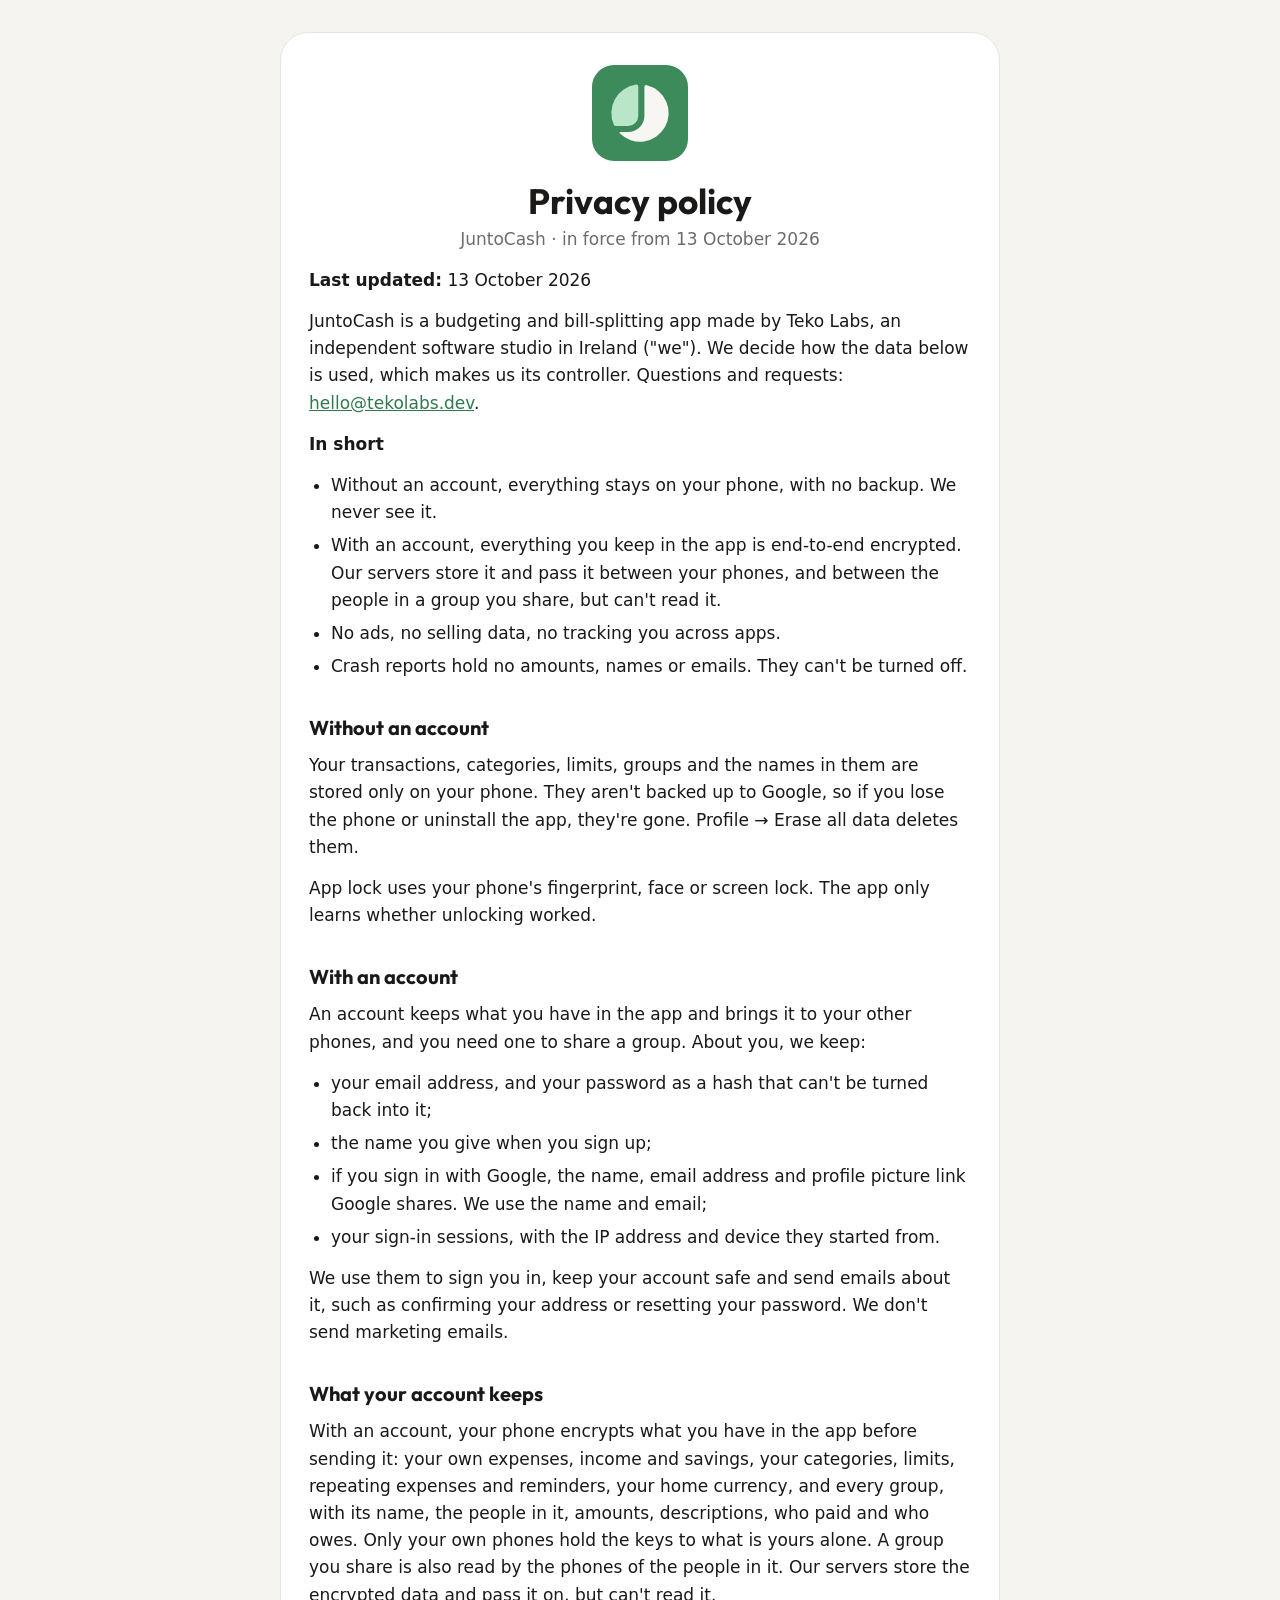
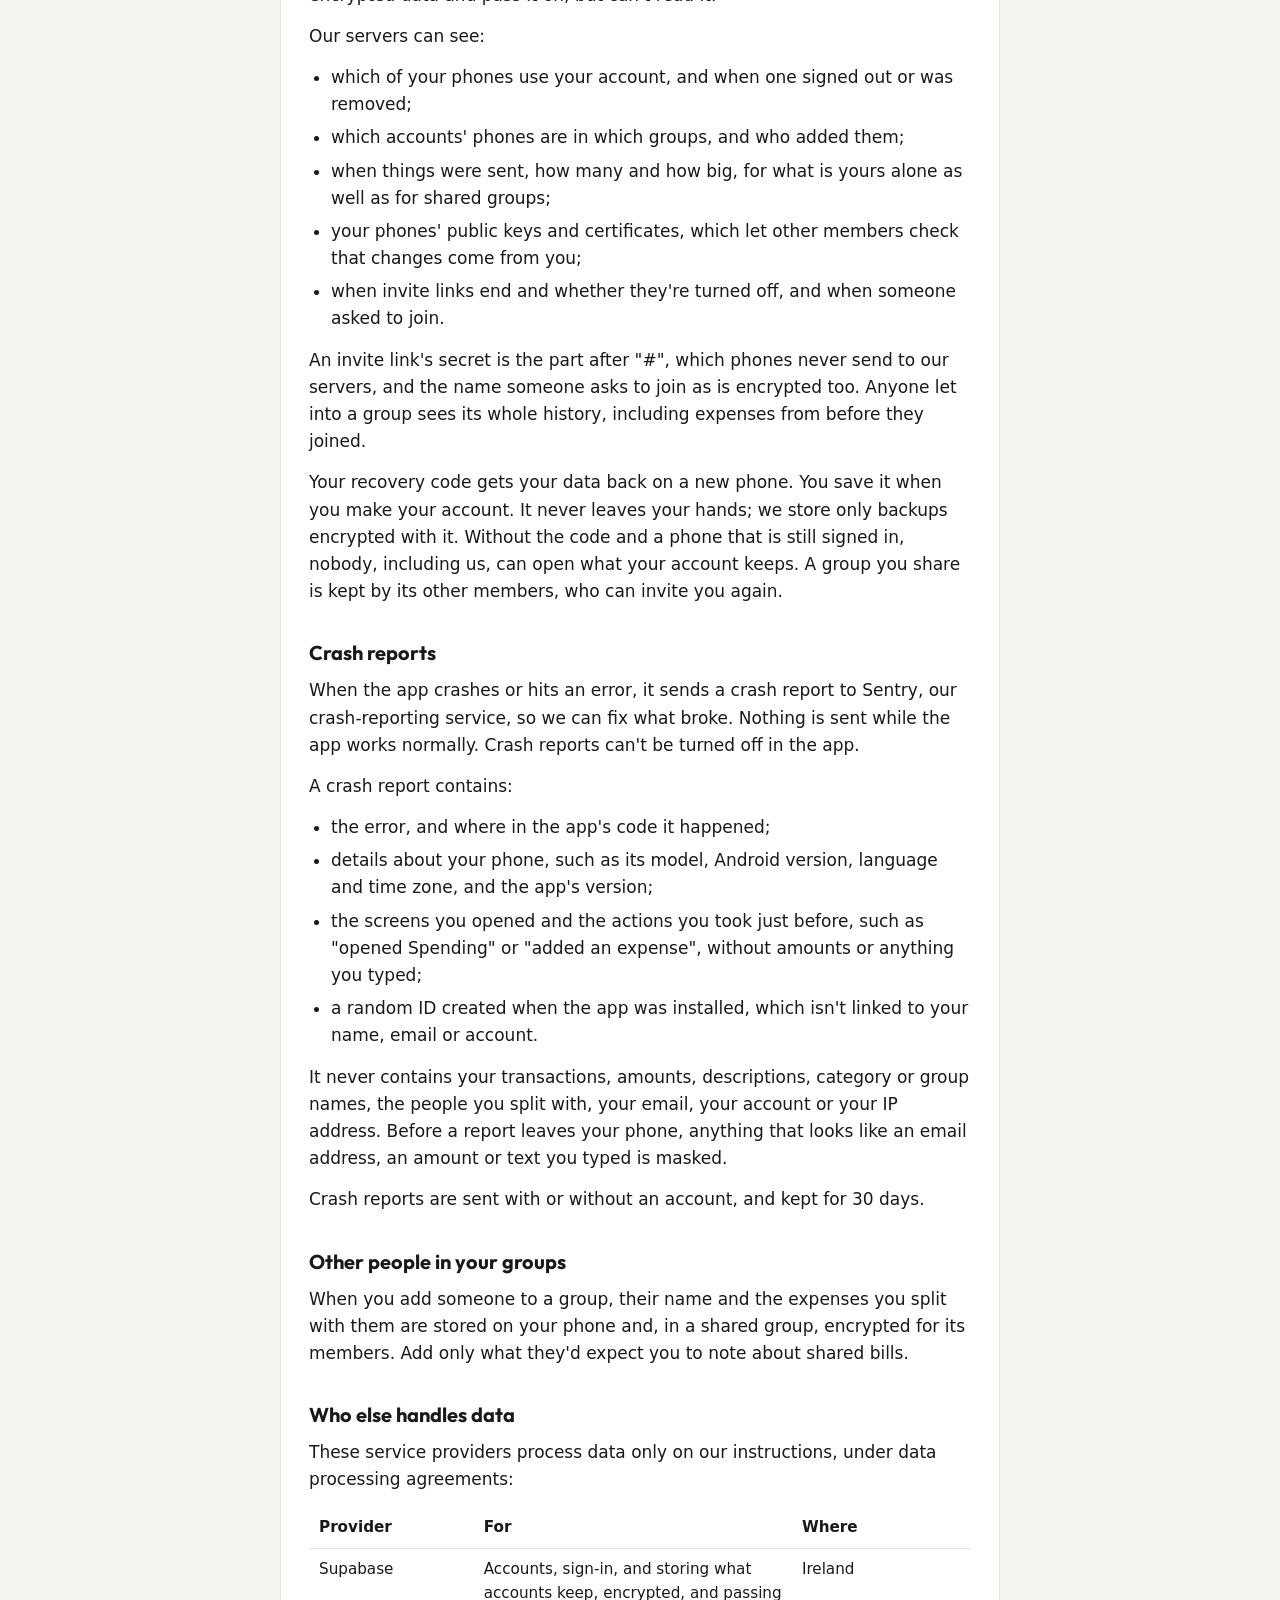
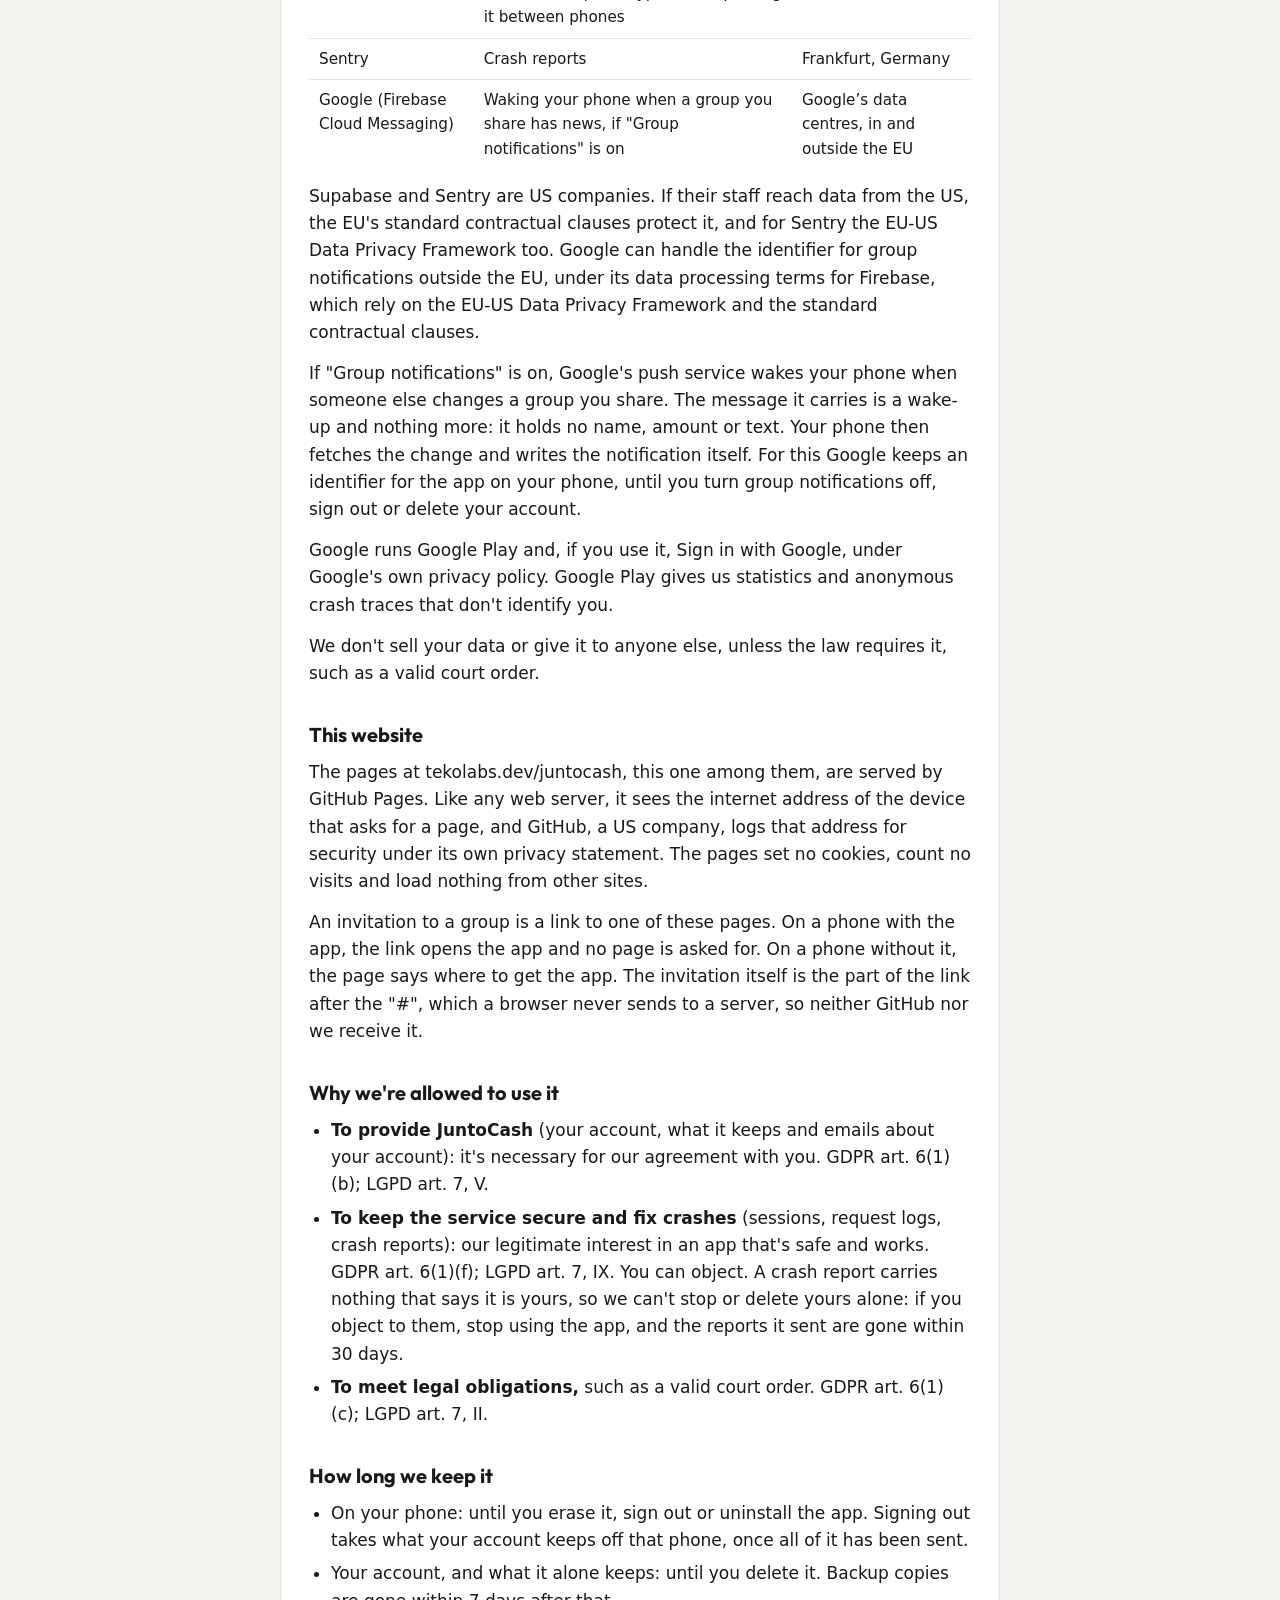
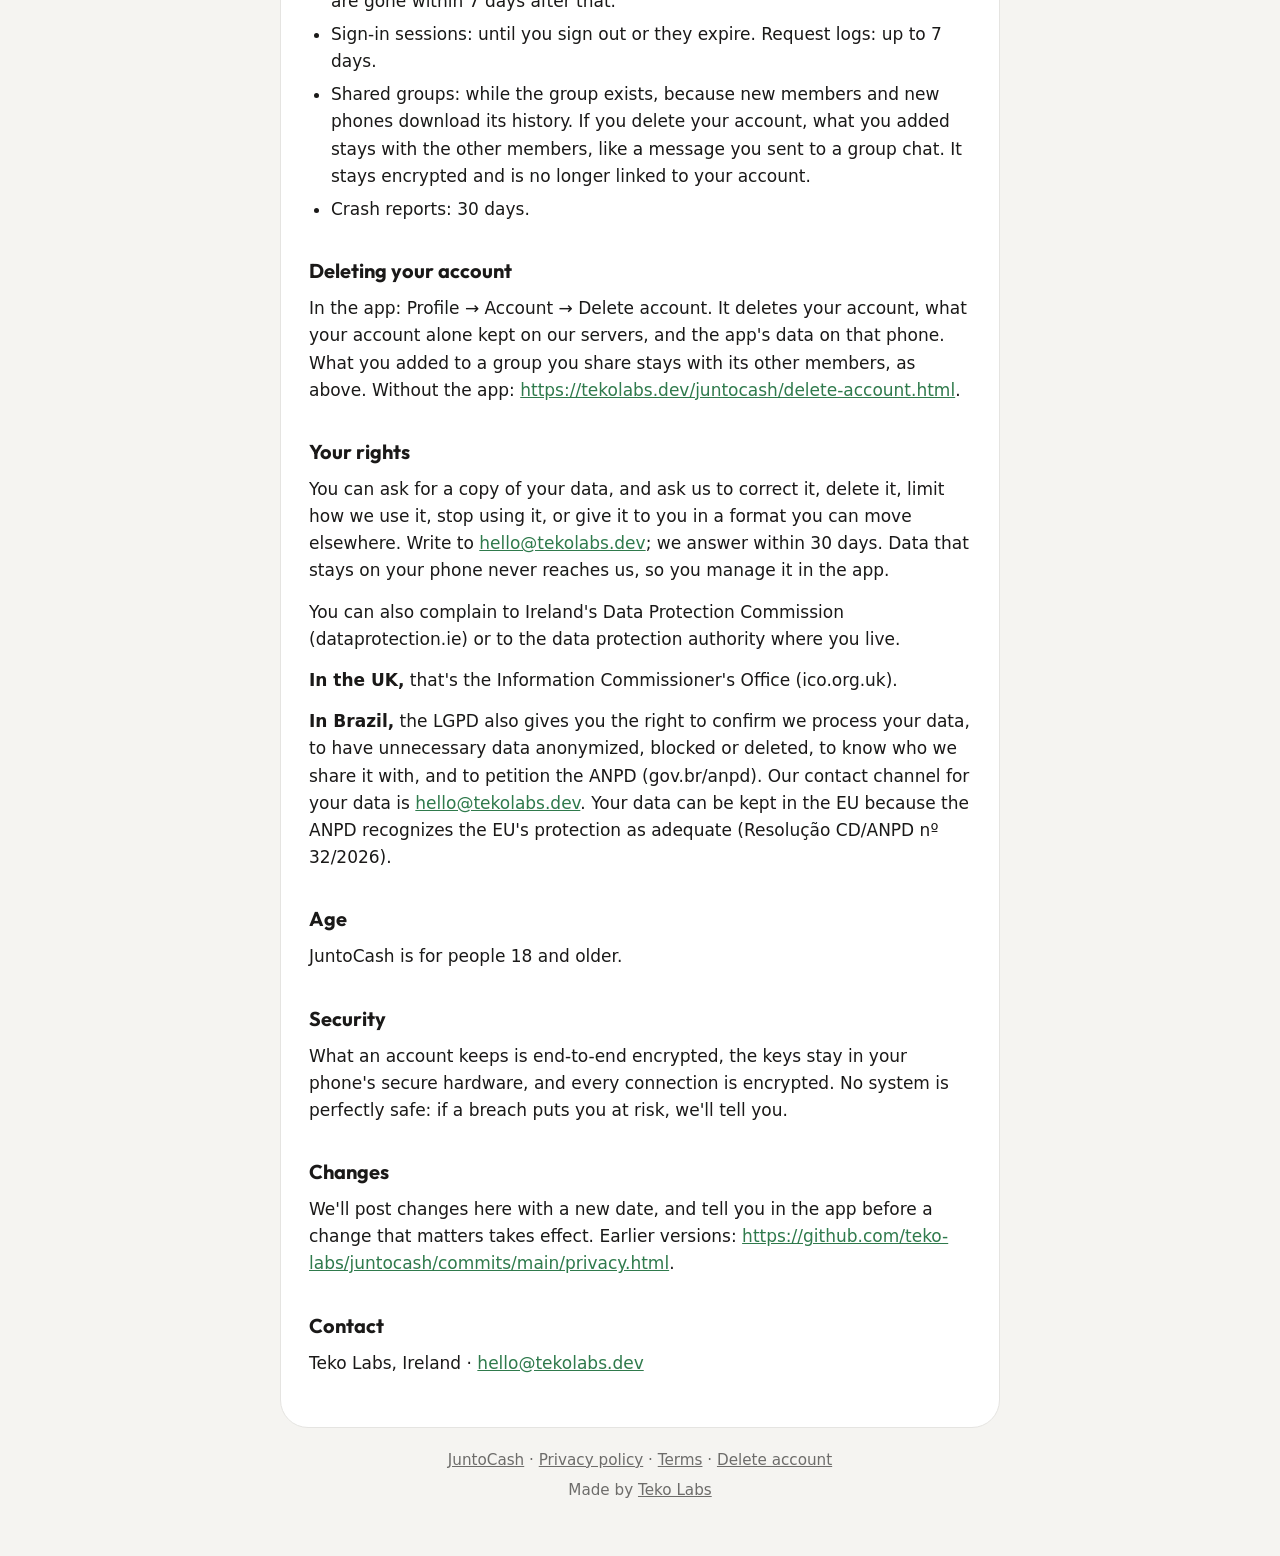
==== privacy.html @ f44c7075 "First publication" ====
<!doctype html>
<html lang="en">
<head>
<meta charset="utf-8">
<meta name="viewport" content="width=device-width, initial-scale=1">
<title>Privacy policy · JuntoCash</title>
<meta name="description" content="What JuntoCash keeps on your phone, what an account keeps, what our servers can and can&#x27;t see, and how to delete it.">
<meta name="robots" content="index, follow">
<link rel="canonical" href="https://tekolabs.dev/juntocash/privacy.html">
<link rel="icon" href="icon.svg" type="image/svg+xml">
<link rel="icon" href="icon-512.png" type="image/png" sizes="512x512">
<link rel="apple-touch-icon" href="icon-512.png">
<meta property="og:type" content="article">
<meta property="og:site_name" content="Teko Labs">
<meta property="og:title" content="Privacy policy · JuntoCash">
<meta property="og:description" content="What JuntoCash keeps on your phone, what an account keeps, what our servers can and can&#x27;t see, and how to delete it.">
<meta property="og:url" content="https://tekolabs.dev/juntocash/privacy.html">
<meta property="og:image" content="https://tekolabs.dev/juntocash/og.png">
<meta property="og:image:width" content="1024">
<meta property="og:image:height" content="500">
<meta property="og:image:alt" content="A dinner split three ways adds its share to a Food &amp; Drink budget">
<meta name="twitter:card" content="summary_large_image">
<link rel="stylesheet" href="style.css">
</head>
<body>
<main>
  <header>
    <a href="./"><img src="icon.svg" alt="JuntoCash"></a>
    <h1>Privacy policy</h1>
    <p class="soft">JuntoCash · in force from 13 October 2026</p>
  </header>

  <p><strong>Last updated:</strong> 13 October 2026</p>
  <p>JuntoCash is a budgeting and bill-splitting app made by Teko Labs, an independent software studio in Ireland ("we"). We decide how the data below is used, which makes us its controller. Questions and requests: <a href="mailto:hello@tekolabs.dev">hello@tekolabs.dev</a>.</p>
  <p><strong>In short</strong></p>
  <ul>
    <li>Without an account, everything stays on your phone, with no backup. We never see it.</li>
    <li>With an account, everything you keep in the app is end-to-end encrypted. Our servers store it and pass it between your phones, and between the people in a group you share, but can't read it.</li>
    <li>No ads, no selling data, no tracking you across apps.</li>
    <li>Crash reports hold no amounts, names or emails. They can't be turned off.</li>
  </ul>
  <h2>Without an account</h2>
  <p>Your transactions, categories, limits, groups and the names in them are stored only on your phone. They aren't backed up to Google, so if you lose the phone or uninstall the app, they're gone. Profile → Erase all data deletes them.</p>
  <p>App lock uses your phone's fingerprint, face or screen lock. The app only learns whether unlocking worked.</p>
  <h2>With an account</h2>
  <p>An account keeps what you have in the app and brings it to your other phones, and you need one to share a group. About you, we keep:</p>
  <ul>
    <li>your email address, and your password as a hash that can't be turned back into it;</li>
    <li>the name you give when you sign up;</li>
    <li>if you sign in with Google, the name, email address and profile picture link Google shares. We use the name and email;</li>
    <li>your sign-in sessions, with the IP address and device they started from.</li>
  </ul>
  <p>We use them to sign you in, keep your account safe and send emails about it, such as confirming your address or resetting your password. We don't send marketing emails.</p>
  <h2>What your account keeps</h2>
  <p>With an account, your phone encrypts what you have in the app before sending it: your own expenses, income and savings, your categories, limits, repeating expenses and reminders, your home currency, and every group, with its name, the people in it, amounts, descriptions, who paid and who owes. Only your own phones hold the keys to what is yours alone. A group you share is also read by the phones of the people in it. Our servers store the encrypted data and pass it on, but can't read it.</p>
  <p>Our servers can see:</p>
  <ul>
    <li>which of your phones use your account, and when one signed out or was removed;</li>
    <li>which accounts' phones are in which groups, and who added them;</li>
    <li>when things were sent, how many and how big, for what is yours alone as well as for shared groups;</li>
    <li>your phones' public keys and certificates, which let other members check that changes come from you;</li>
    <li>when invite links end and whether they're turned off, and when someone asked to join.</li>
  </ul>
  <p>An invite link's secret is the part after "#", which phones never send to our servers, and the name someone asks to join as is encrypted too. Anyone let into a group sees its whole history, including expenses from before they joined.</p>
  <p>Your recovery code gets your data back on a new phone. You save it when you make your account. It never leaves your hands; we store only backups encrypted with it. Without the code and a phone that is still signed in, nobody, including us, can open what your account keeps. A group you share is kept by its other members, who can invite you again.</p>
  <h2>Crash reports</h2>
  <p>When the app crashes or hits an error, it sends a crash report to Sentry, our crash-reporting service, so we can fix what broke. Nothing is sent while the app works normally. Crash reports can't be turned off in the app.</p>
  <p>A crash report contains:</p>
  <ul>
    <li>the error, and where in the app's code it happened;</li>
    <li>details about your phone, such as its model, Android version, language and time zone, and the app's version;</li>
    <li>the screens you opened and the actions you took just before, such as "opened Spending" or "added an expense", without amounts or anything you typed;</li>
    <li>a random ID created when the app was installed, which isn't linked to your name, email or account.</li>
  </ul>
  <p>It never contains your transactions, amounts, descriptions, category or group names, the people you split with, your email, your account or your IP address. Before a report leaves your phone, anything that looks like an email address, an amount or text you typed is masked.</p>
  <p>Crash reports are sent with or without an account, and kept for 30 days.</p>
  <h2>Other people in your groups</h2>
  <p>When you add someone to a group, their name and the expenses you split with them are stored on your phone and, in a shared group, encrypted for its members. Add only what they'd expect you to note about shared bills.</p>
  <h2>Who else handles data</h2>
  <p>These service providers process data only on our instructions, under data processing agreements:</p>
  <div class="table"><table>
    <thead><tr><th>Provider</th><th>For</th><th>Where</th></tr></thead>
    <tbody>
      <tr><td>Supabase</td><td>Accounts, sign-in, and storing what accounts keep, encrypted, and passing it between phones</td><td>Ireland</td></tr>
      <tr><td>Sentry</td><td>Crash reports</td><td>Frankfurt, Germany</td></tr>
      <tr><td>Google (Firebase Cloud Messaging)</td><td>Waking your phone when a group you share has news, if "Group notifications" is on</td><td>Google’s data centres, in and outside the EU</td></tr>
    </tbody>
  </table></div>
  <p>Supabase and Sentry are US companies. If their staff reach data from the US, the EU's standard contractual clauses protect it, and for Sentry the EU-US Data Privacy Framework too. Google can handle the identifier for group notifications outside the EU, under its data processing terms for Firebase, which rely on the EU-US Data Privacy Framework and the standard contractual clauses.</p>
  <p>If "Group notifications" is on, Google's push service wakes your phone when someone else changes a group you share. The message it carries is a wake-up and nothing more: it holds no name, amount or text. Your phone then fetches the change and writes the notification itself. For this Google keeps an identifier for the app on your phone, until you turn group notifications off, sign out or delete your account.</p>
  <p>Google runs Google Play and, if you use it, Sign in with Google, under Google's own privacy policy. Google Play gives us statistics and anonymous crash traces that don't identify you.</p>
  <p>We don't sell your data or give it to anyone else, unless the law requires it, such as a valid court order.</p>
  <h2>This website</h2>
  <p>The pages at tekolabs.dev/juntocash, this one among them, are served by GitHub Pages. Like any web server, it sees the internet address of the device that asks for a page, and GitHub, a US company, logs that address for security under its own privacy statement. The pages set no cookies, count no visits and load nothing from other sites.</p>
  <p>An invitation to a group is a link to one of these pages. On a phone with the app, the link opens the app and no page is asked for. On a phone without it, the page says where to get the app. The invitation itself is the part of the link after the "#", which a browser never sends to a server, so neither GitHub nor we receive it.</p>
  <h2>Why we're allowed to use it</h2>
  <ul>
    <li><strong>To provide JuntoCash</strong> (your account, what it keeps and emails about your account): it's necessary for our agreement with you. GDPR art. 6(1)(b); LGPD art. 7, V.</li>
    <li><strong>To keep the service secure and fix crashes</strong> (sessions, request logs, crash reports): our legitimate interest in an app that's safe and works. GDPR art. 6(1)(f); LGPD art. 7, IX. You can object. A crash report carries nothing that says it is yours, so we can't stop or delete yours alone: if you object to them, stop using the app, and the reports it sent are gone within 30 days.</li>
    <li><strong>To meet legal obligations,</strong> such as a valid court order. GDPR art. 6(1)(c); LGPD art. 7, II.</li>
  </ul>
  <h2>How long we keep it</h2>
  <ul>
    <li>On your phone: until you erase it, sign out or uninstall the app. Signing out takes what your account keeps off that phone, once all of it has been sent.</li>
    <li>Your account, and what it alone keeps: until you delete it. Backup copies are gone within 7 days after that.</li>
    <li>Sign-in sessions: until you sign out or they expire. Request logs: up to 7 days.</li>
    <li>Shared groups: while the group exists, because new members and new phones download its history. If you delete your account, what you added stays with the other members, like a message you sent to a group chat. It stays encrypted and is no longer linked to your account.</li>
    <li>Crash reports: 30 days.</li>
  </ul>
  <h2>Deleting your account</h2>
  <p>In the app: Profile → Account → Delete account. It deletes your account, what your account alone kept on our servers, and the app's data on that phone. What you added to a group you share stays with its other members, as above. Without the app: <a href="https://tekolabs.dev/juntocash/delete-account.html">https://tekolabs.dev/juntocash/delete-account.html</a>.</p>
  <h2>Your rights</h2>
  <p>You can ask for a copy of your data, and ask us to correct it, delete it, limit how we use it, stop using it, or give it to you in a format you can move elsewhere. Write to <a href="mailto:hello@tekolabs.dev">hello@tekolabs.dev</a>; we answer within 30 days. Data that stays on your phone never reaches us, so you manage it in the app.</p>
  <p>You can also complain to Ireland's Data Protection Commission (dataprotection.ie) or to the data protection authority where you live.</p>
  <p><strong>In the UK,</strong> that's the Information Commissioner's Office (ico.org.uk).</p>
  <p><strong>In Brazil,</strong> the LGPD also gives you the right to confirm we process your data, to have unnecessary data anonymized, blocked or deleted, to know who we share it with, and to petition the ANPD (gov.br/anpd). Our contact channel for your data is <a href="mailto:hello@tekolabs.dev">hello@tekolabs.dev</a>. Your data can be kept in the EU because the ANPD recognizes the EU's protection as adequate (Resolução CD/ANPD nº 32/2026).</p>
  <h2>Age</h2>
  <p>JuntoCash is for people 18 and older.</p>
  <h2>Security</h2>
  <p>What an account keeps is end-to-end encrypted, the keys stay in your phone's secure hardware, and every connection is encrypted. No system is perfectly safe: if a breach puts you at risk, we'll tell you.</p>
  <h2>Changes</h2>
  <p>We'll post changes here with a new date, and tell you in the app before a change that matters takes effect. Earlier versions: <a href="https://github.com/teko-labs/juntocash/commits/main/privacy.html">https://github.com/teko-labs/juntocash/commits/main/privacy.html</a>.</p>
  <h2>Contact</h2>
  <p>Teko Labs, Ireland · <a href="mailto:hello@tekolabs.dev">hello@tekolabs.dev</a></p>
</main>
<footer>
  <p><a href="./">JuntoCash</a> · <a href="privacy.html">Privacy policy</a> · <a href="terms.html">Terms</a> ·
  <a href="delete-account.html">Delete account</a></p>
  <p>Made by <a href="https://tekolabs.dev/">Teko Labs</a></p>
</footer>
</body>
</html>
---- style.css ----
/* JuntoCash's public pages, in the app's own colours and type: its background, a white card, its green.
   Nothing is asked of another site: the headings' font is served from here, and the text is in the reader's own. */
@font-face {
  font-family: "Outfit";
  font-weight: 700;
  font-display: swap;
  src: url("outfit-bold.ttf") format("truetype");
}

:root {
  --ground: #F5F4F1;
  --card: #FFFFFF;
  --ink: #1A1918;
  --ink-soft: #6D6C6A;
  --line: #E5E4E1;
  --green: #3D8A5A;
  --green-deep: #2F7A4C;
  --mint: #C8F0D8;
}

* { box-sizing: border-box; }

html { -webkit-text-size-adjust: 100%; }

body {
  margin: 0;
  min-height: 100vh;
  padding: 32px 16px 48px;
  background: var(--ground);
  color: var(--ink);
  font: 17px/1.6 system-ui, -apple-system, "Segoe UI", Roboto, Helvetica, Arial, sans-serif;
}

main {
  max-width: 720px;
  margin: 0 auto;
  padding: 32px 28px 36px;
  background: var(--card);
  border: 1px solid var(--line);
  border-radius: 28px;
}

header { text-align: center; }

header img { width: 96px; height: 96px; border-radius: 22px; }

h1, h2 { font-family: "Outfit", system-ui, sans-serif; font-weight: 700; text-wrap: balance; }

h1 { margin: 12px 0 4px; font-size: 2.2rem; line-height: 1.15; }

h2 { margin: 32px 0 8px; font-size: 1.25rem; }

p, ul { margin: 0 0 14px; }

ul { padding-left: 22px; }

li { margin-bottom: 6px; }

a { color: var(--green-deep); }

code { font-size: 0.95em; }

.lead { font-size: 1.15rem; }

.soft { color: var(--ink-soft); }

.center { text-align: center; }

[hidden] { display: none !important; }

.button {
  display: inline-block;
  min-width: 260px;
  padding: 14px 24px;
  border-radius: 999px;
  background: var(--ink);
  color: var(--card);
  font-weight: 600;
  text-decoration: none;
}

.button.quiet { background: var(--card); color: var(--ink); border: 1px solid var(--line); }

.table { overflow-x: auto; margin: 0 0 14px; }

table { border-collapse: collapse; width: 100%; font-size: 0.95rem; }

th, td { text-align: left; vertical-align: top; padding: 8px 10px; border-top: 1px solid var(--line); }

thead th { border-top: 0; font-weight: 600; }

footer {
  max-width: 720px;
  margin: 20px auto 0;
  text-align: center;
  color: var(--ink-soft);
  font-size: 0.95rem;
}

footer p { margin: 0 0 6px; }

footer a { color: var(--ink-soft); }
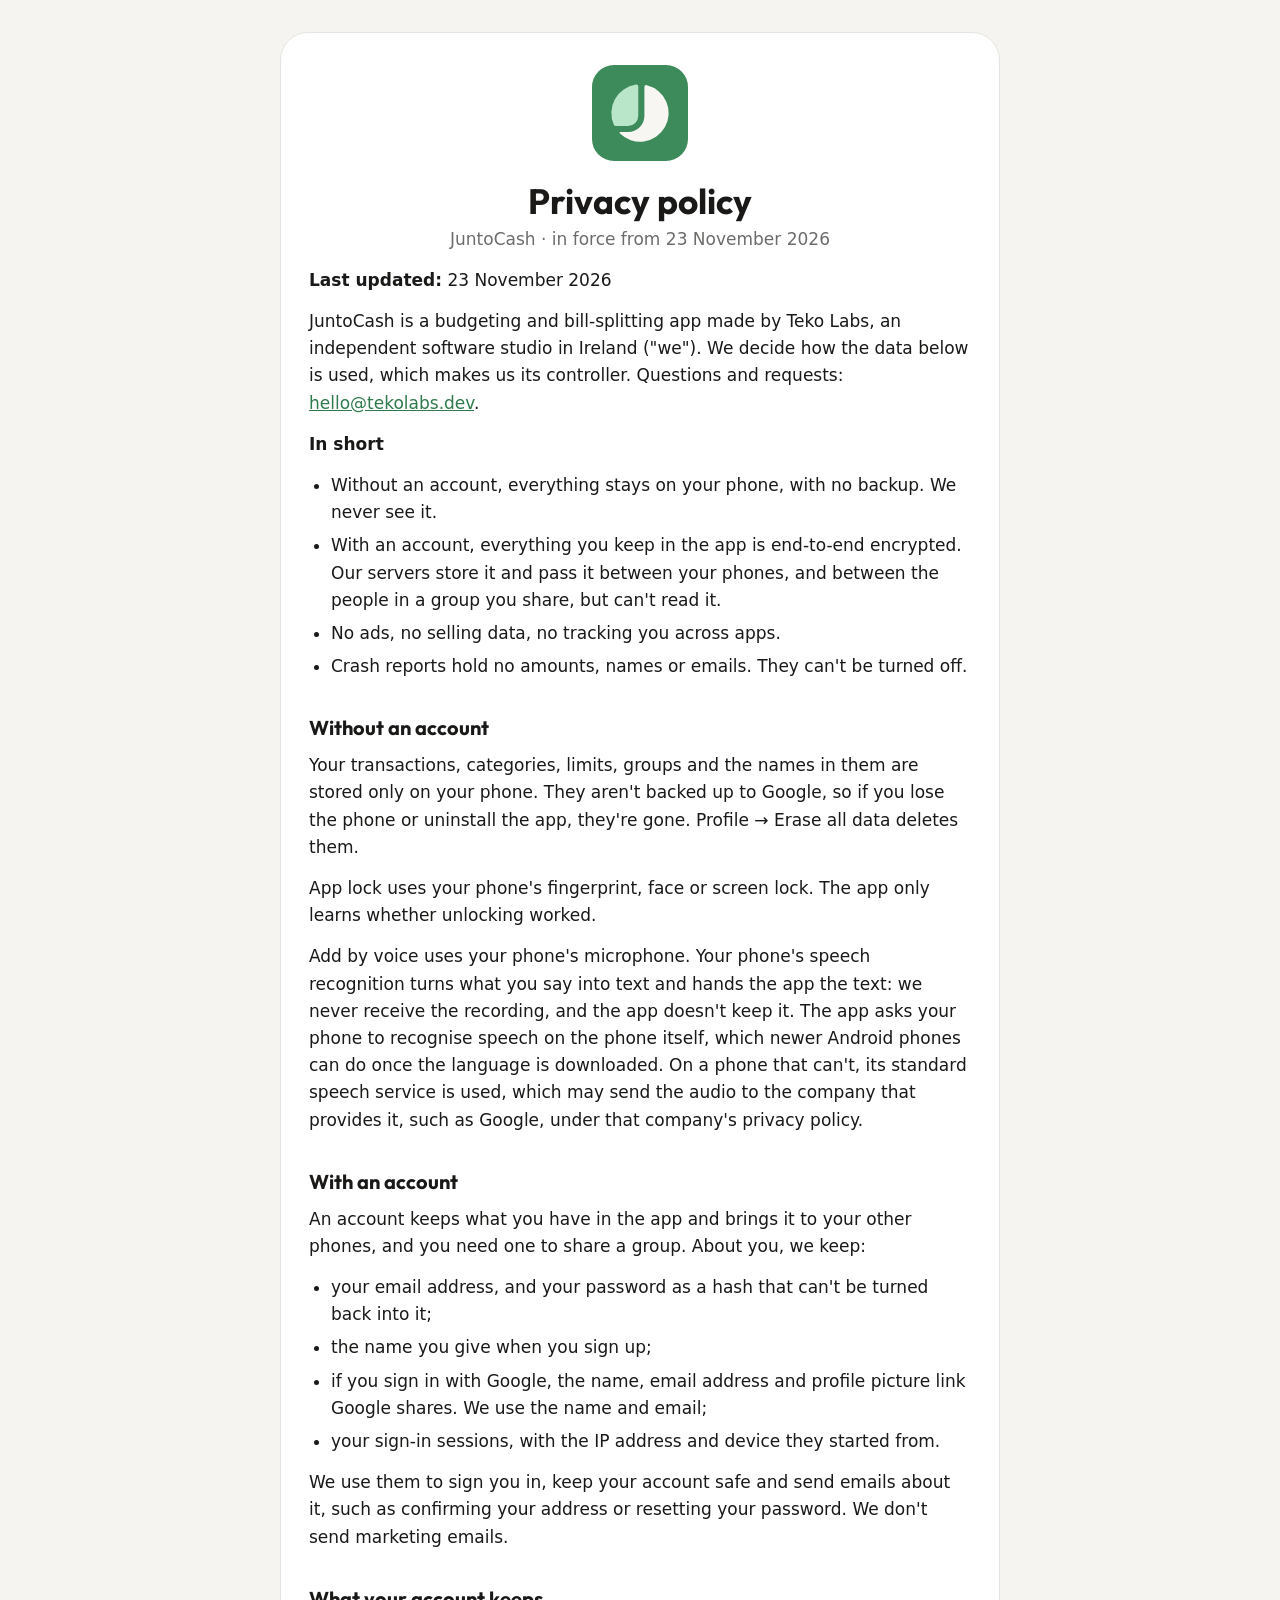
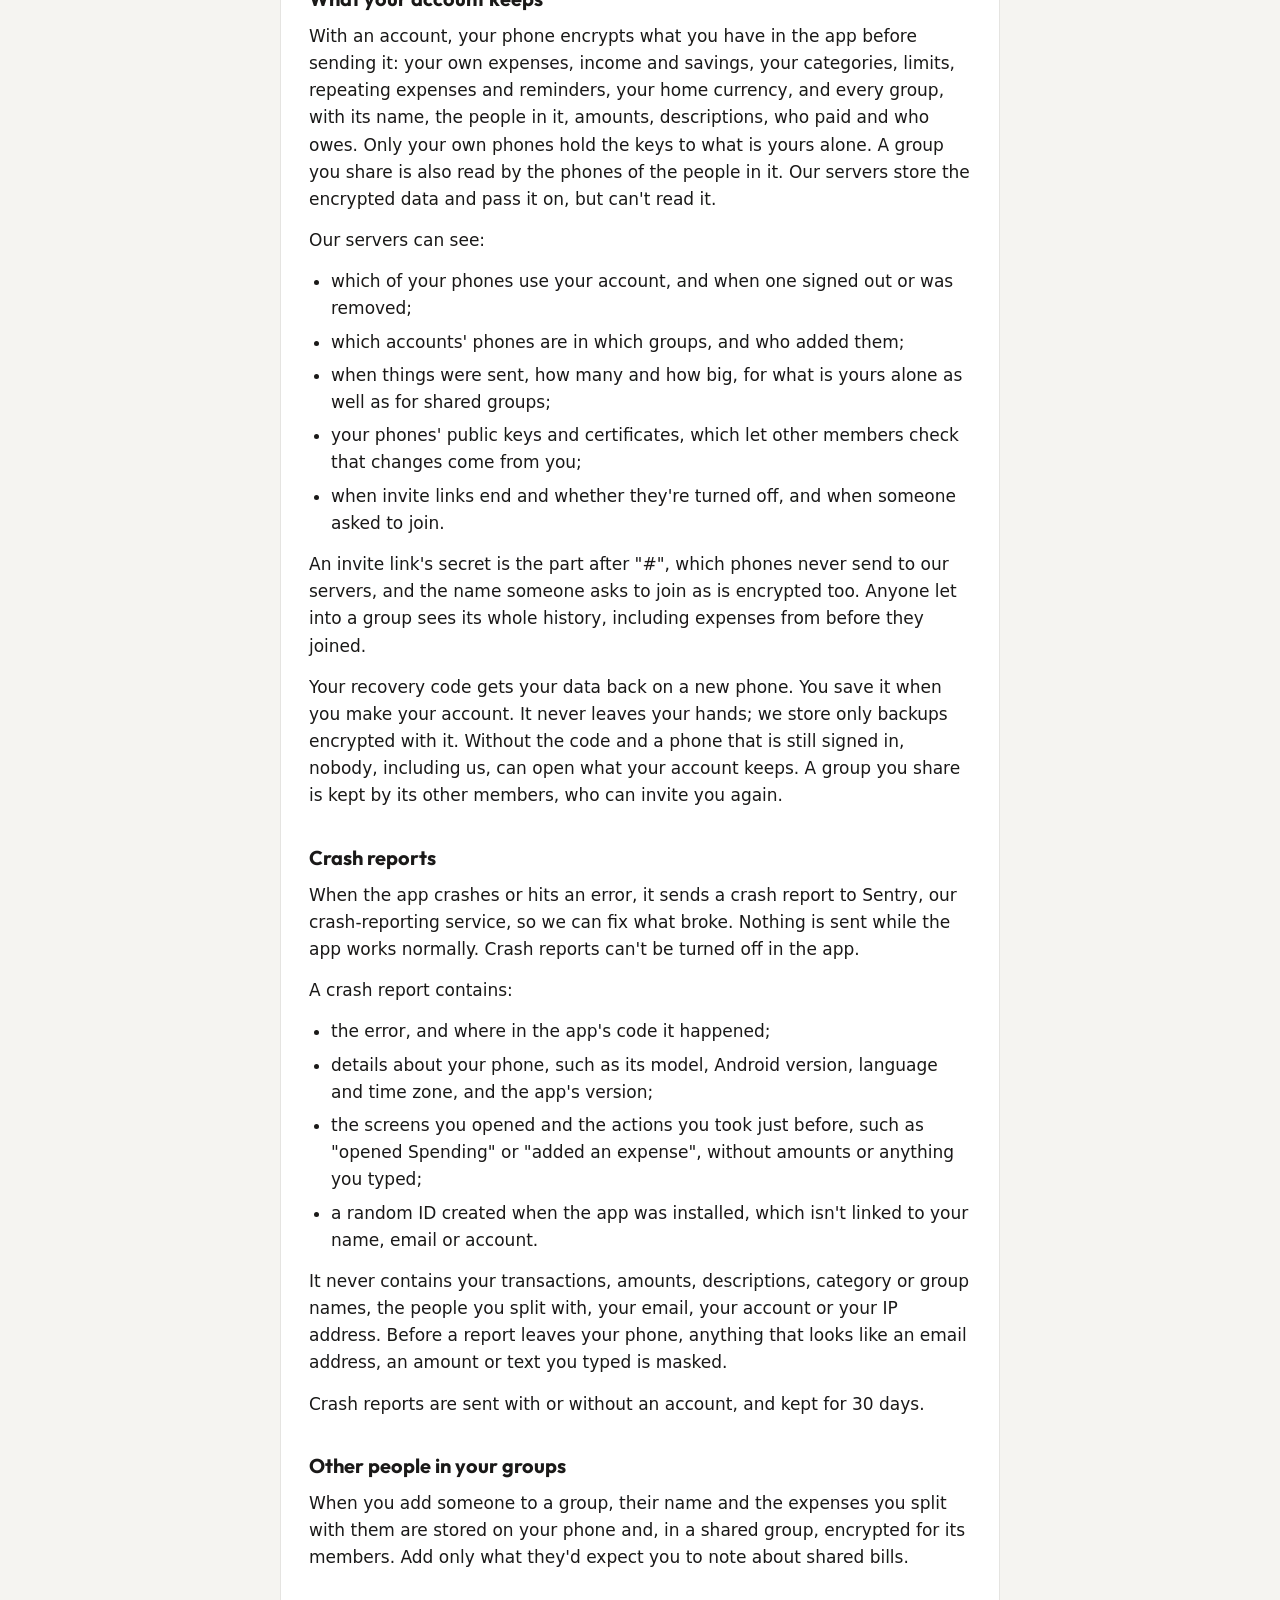
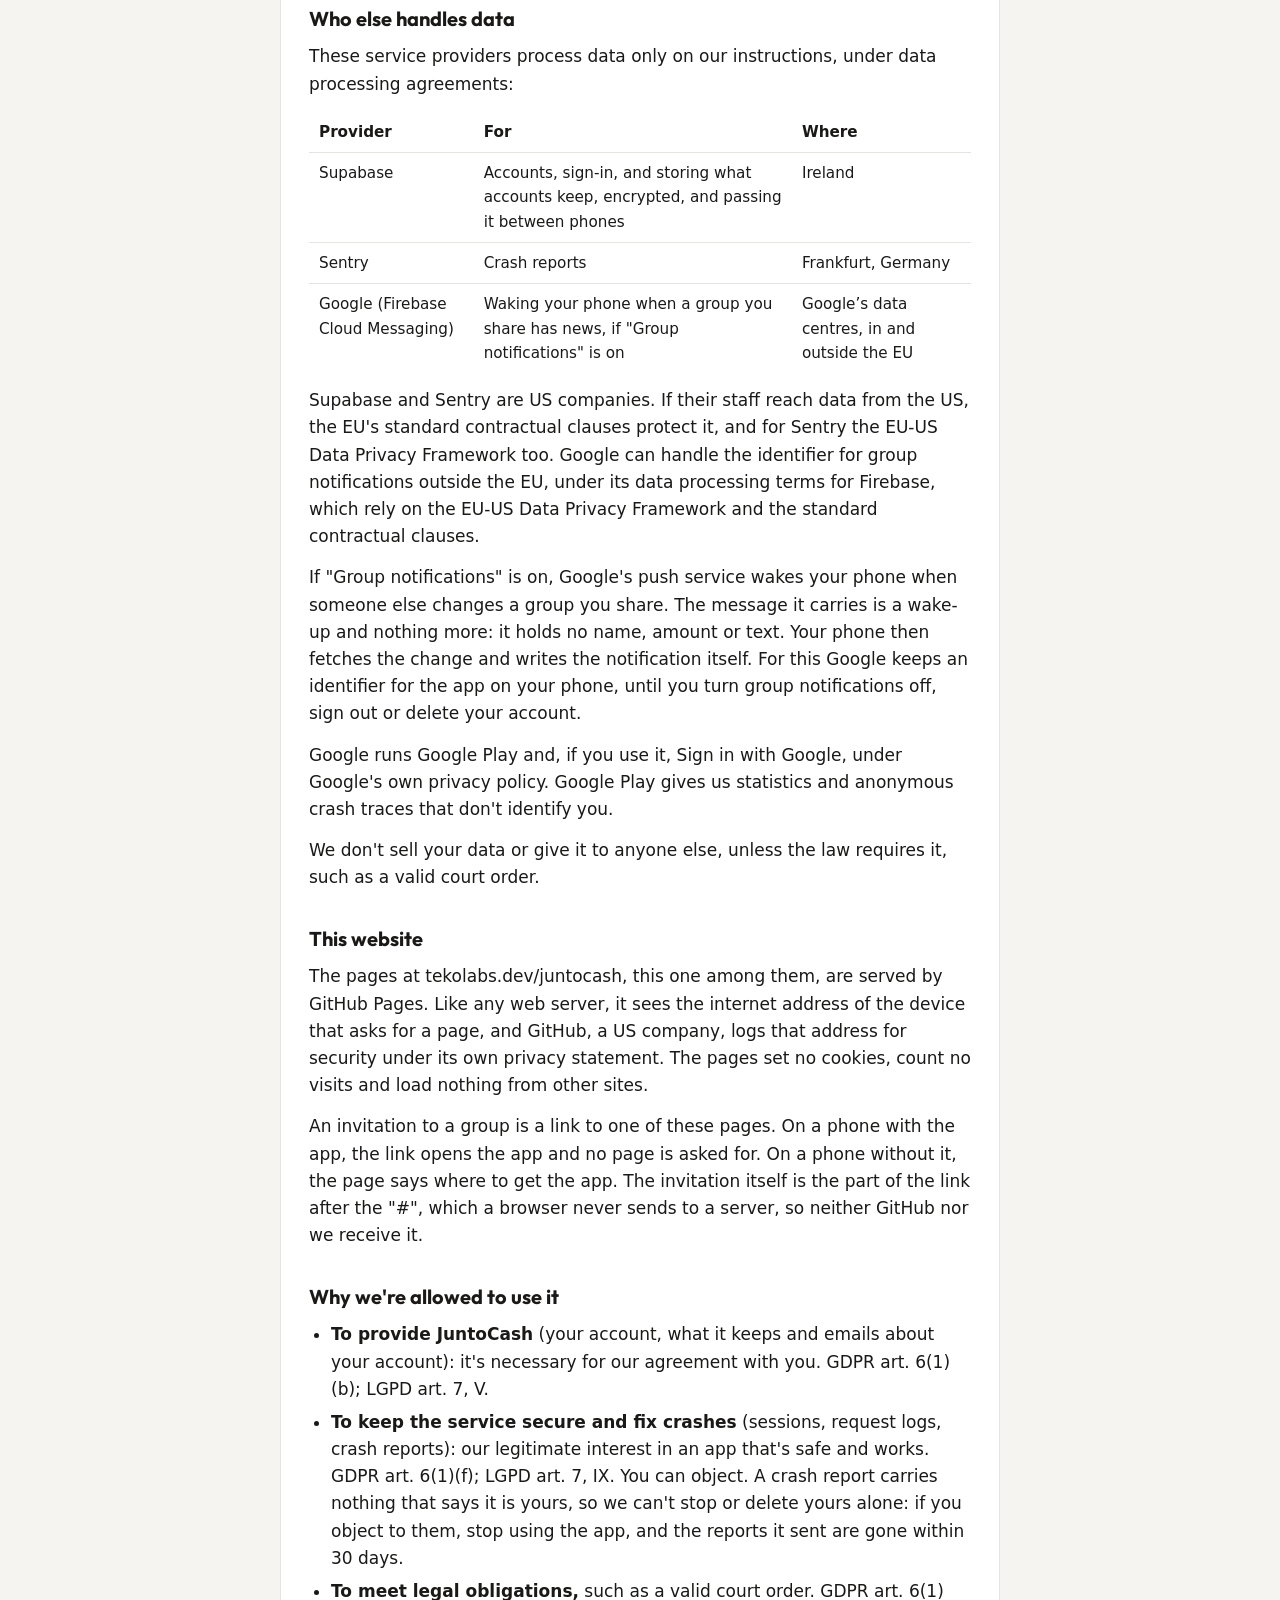
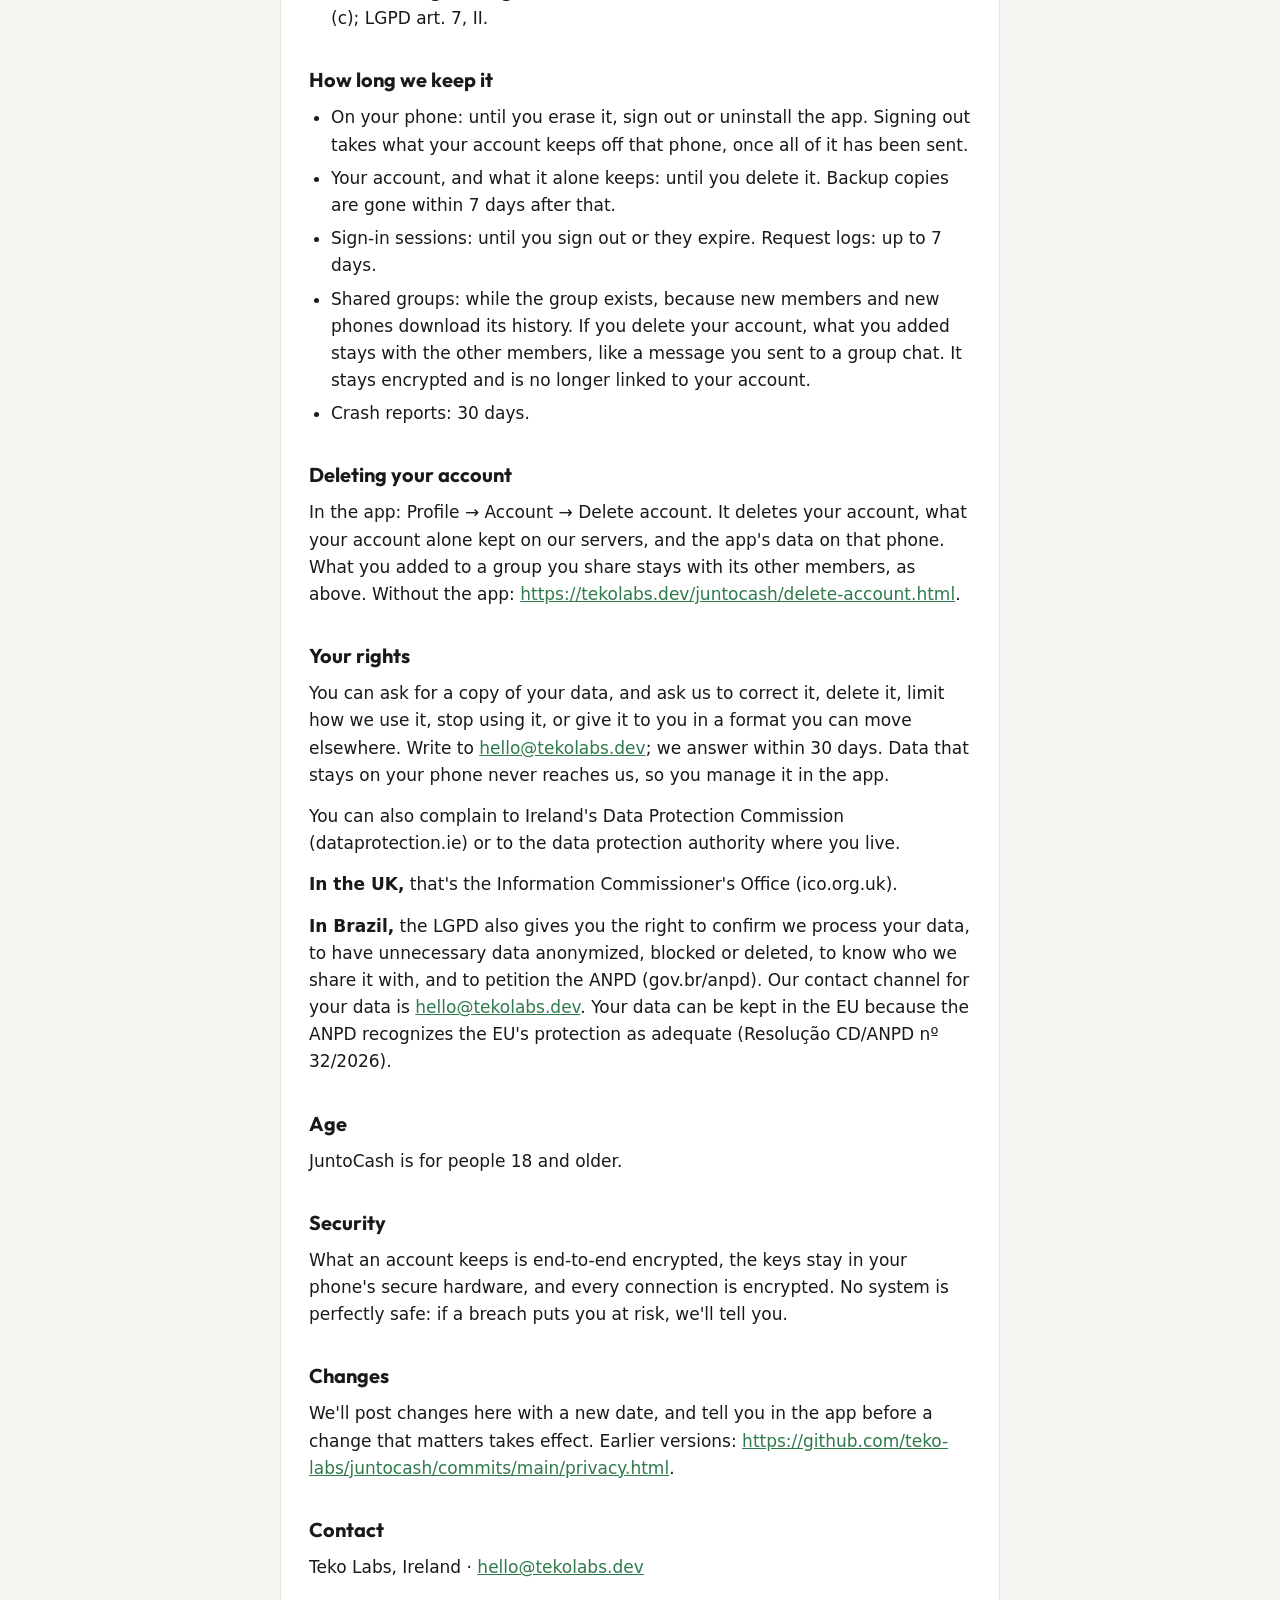
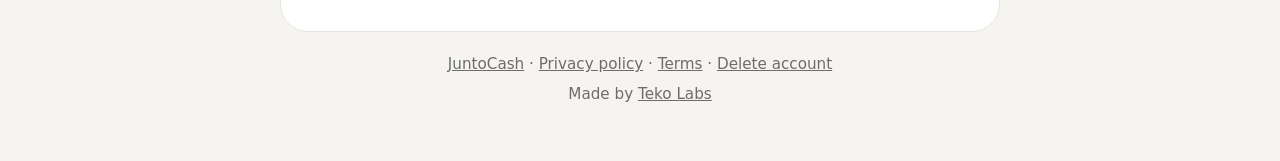
==== commit 045b83ab: "The privacy policy says what the microphone is for (Add by voice)" ====
--- a/privacy.html
+++ b/privacy.html
@@ -27,10 +27,10 @@
   <header>
     <a href="./"><img src="icon.svg" alt="JuntoCash"></a>
     <h1>Privacy policy</h1>
-    <p class="soft">JuntoCash · in force from 13 October 2026</p>
+    <p class="soft">JuntoCash · in force from 23 November 2026</p>
   </header>
 
-  <p><strong>Last updated:</strong> 13 October 2026</p>
+  <p><strong>Last updated:</strong> 23 November 2026</p>
   <p>JuntoCash is a budgeting and bill-splitting app made by Teko Labs, an independent software studio in Ireland ("we"). We decide how the data below is used, which makes us its controller. Questions and requests: <a href="mailto:hello@tekolabs.dev">hello@tekolabs.dev</a>.</p>
   <p><strong>In short</strong></p>
   <ul>
@@ -42,6 +42,7 @@
   <h2>Without an account</h2>
   <p>Your transactions, categories, limits, groups and the names in them are stored only on your phone. They aren't backed up to Google, so if you lose the phone or uninstall the app, they're gone. Profile → Erase all data deletes them.</p>
   <p>App lock uses your phone's fingerprint, face or screen lock. The app only learns whether unlocking worked.</p>
+  <p>Add by voice uses your phone's microphone. Your phone's speech recognition turns what you say into text and hands the app the text: we never receive the recording, and the app doesn't keep it. The app asks your phone to recognise speech on the phone itself, which newer Android phones can do once the language is downloaded. On a phone that can't, its standard speech service is used, which may send the audio to the company that provides it, such as Google, under that company's privacy policy.</p>
   <h2>With an account</h2>
   <p>An account keeps what you have in the app and brings it to your other phones, and you need one to share a group. About you, we keep:</p>
   <ul>
--- a/style.css
+++ b/style.css
@@ -100,3 +100,19 @@
 footer p { margin: 0 0 6px; }
 
 footer a { color: var(--ink-soft); }
+
+/* The way to the app, under the opening line: the button, and on a computer a QR code for the phone beside it. */
+.get { display: flex; flex-wrap: wrap; gap: 18px 24px; align-items: center; justify-content: center; margin: 22px 0 26px; }
+
+.get .button { display: inline-flex; align-items: center; justify-content: center; gap: 10px; }
+
+.get .button svg { width: 18px; height: 18px; flex: none; }
+
+.qr { display: grid; justify-items: center; gap: 6px; margin: 0; }
+
+.qr img { width: 112px; height: 112px; padding: 6px; background: #FFFFFF; border: 1px solid var(--line); border-radius: 10px; }
+
+.qr figcaption { color: var(--ink-soft); font-size: 0.85rem; }
+
+/* On a phone the button is the way: a code to scan with the phone in your hand does nothing. */
+@media (max-width: 640px), (pointer: coarse) { .qr { display: none; } }
